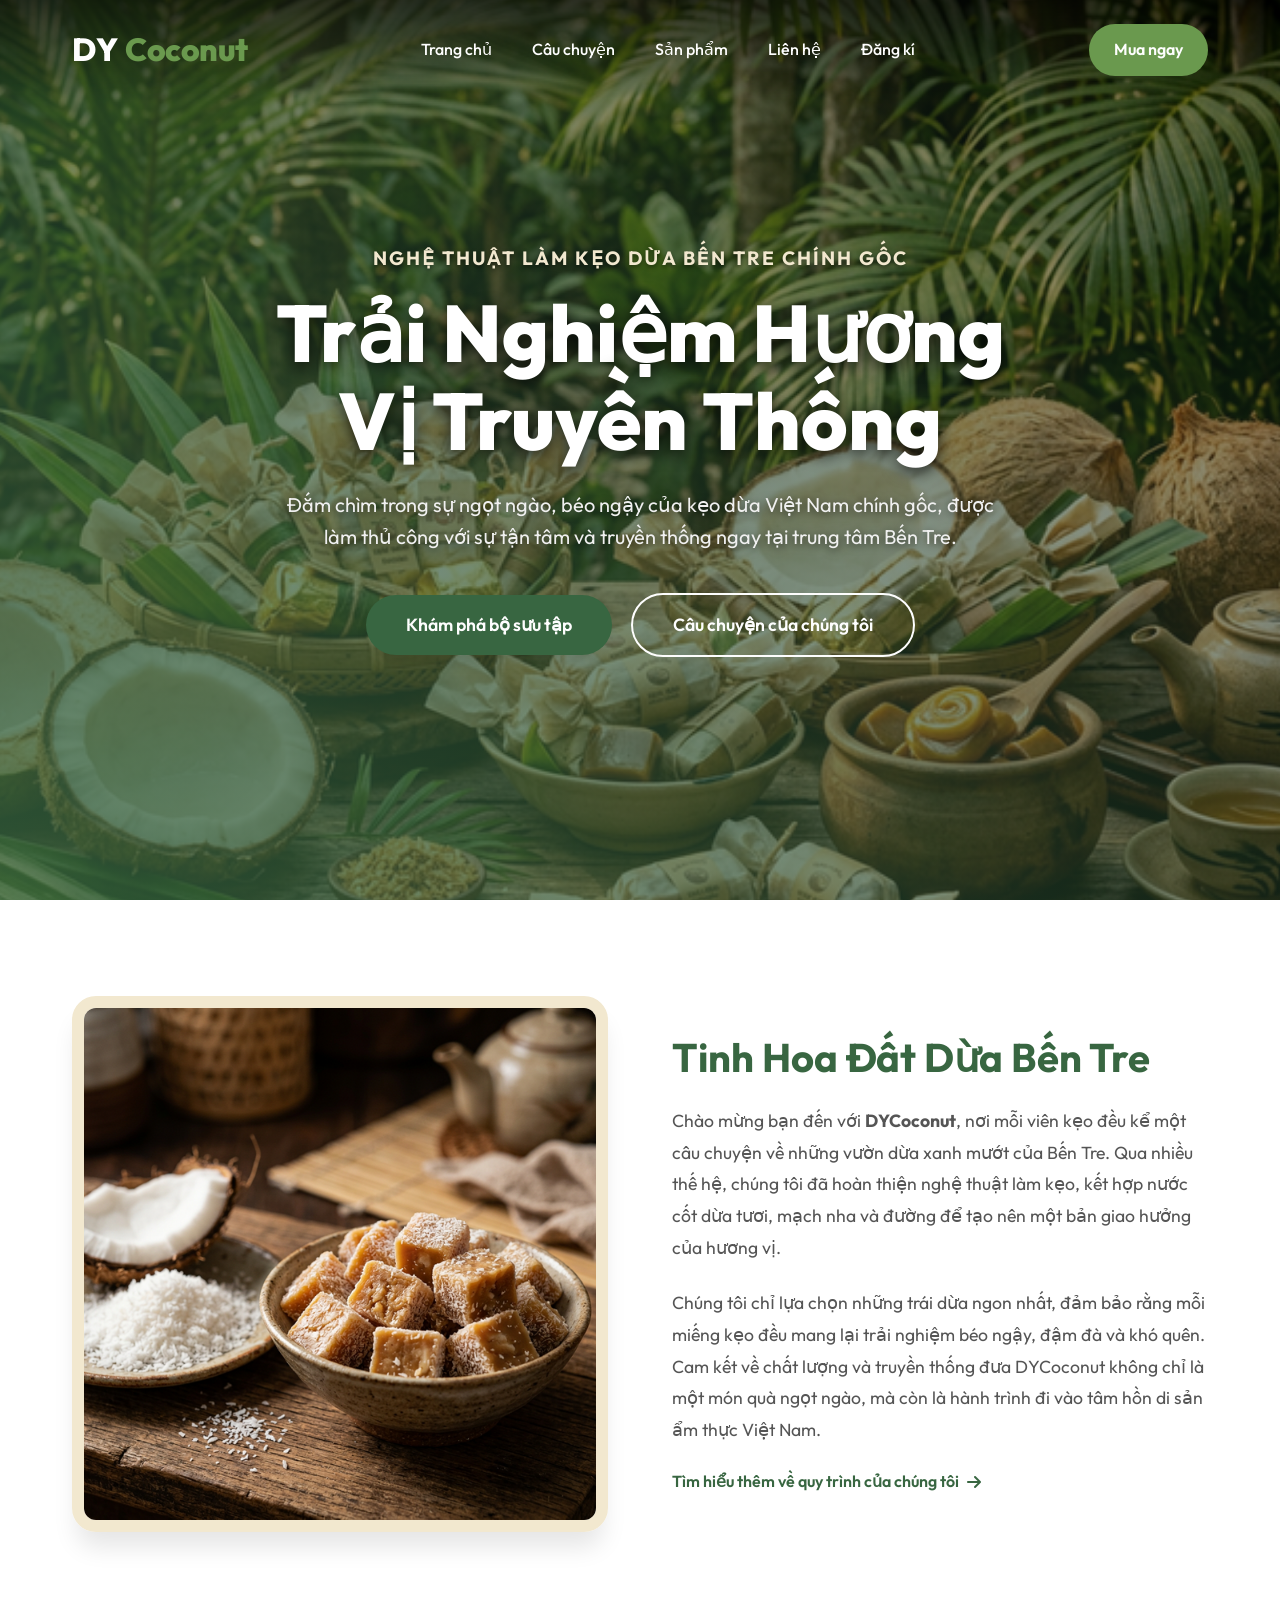
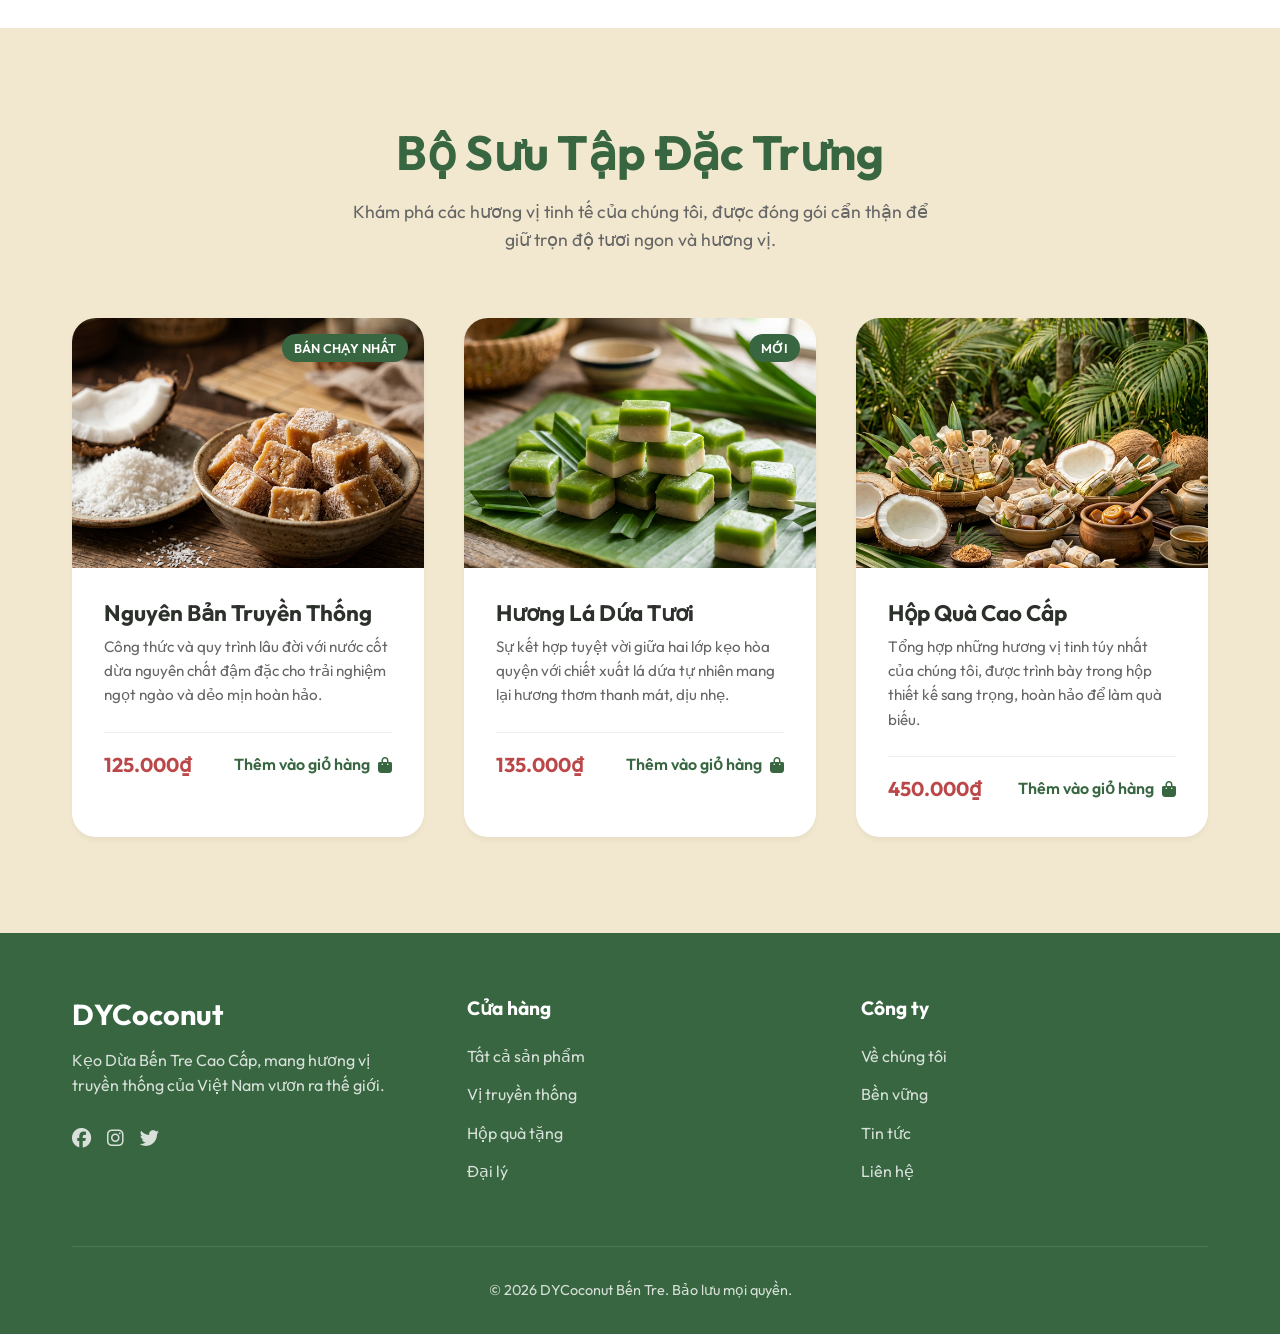
==== index.html @ e6286488 "webcoconut" ====
<!DOCTYPE html>
<html lang="vi">

<head>
    <meta charset="UTF-8">
    <meta name="viewport" content="width=device-width, initial-scale=1.0">
    <meta name="description" content="DYCoconut - Kẹo Dừa Bến Tre Cao Cấp. Hương vị truyền thống, chế tác tinh xảo.">
    <title>DYCoconut | Kẹo Dừa Bến Tre Cao Cấp</title>

    <!-- CSS -->
    <link rel="stylesheet" href="index.css">

    <!-- Font Awesome for icons -->
    <link rel="stylesheet" href="https://cdnjs.cloudflare.com/ajax/libs/font-awesome/6.4.0/css/all.min.css">
</head>

<body>

    <!-- Header & Navigation -->
    <header>
        <div class="container nav-container">
            <a href="#" class="logo">DY<span>Coconut</span></a>
            <ul class="nav-links">
                <li><a href="#home">Trang chủ</a></li>
                <li><a href="#about">Câu chuyện</a></li>
                <li><a href="#products">Sản phẩm</a></li>
                <li><a href="#contact">Liên hệ</a></li>
                <li><a href="#register">Đăng kí</a></li>
            </ul>
            <a href="#products" class="nav-btn">Mua ngay</a>
        </div>
    </header>

    <!-- Hero Section -->
    <section id="home" class="hero">
        <!-- Fetching the generated hero image -->
        <img src="assets/dycoconut_hero_1772856031092.png" alt="DYCoconut Premium Background" class="hero-bg">
        <div class="hero-overlay"></div>

        <div class="hero-content">
            <span class="hero-subtitle">Nghệ thuật làm kẹo dừa Bến Tre chính gốc</span>
            <h1 class="hero-title">Trải Nghiệm Hương Vị Truyền Thống</h1>
            <p class="hero-desc">Đắm chìm trong sự ngọt ngào, béo ngậy của kẹo dừa Việt Nam chính gốc, được làm thủ công
                với sự tận tâm và truyền thống ngay tại trung tâm Bến Tre.</p>
            <div>
                <a href="#products" class="btn-primary">Khám phá bộ sưu tập</a>
                <a href="#about" class="btn-secondary">Câu chuyện của chúng tôi</a>
            </div>
        </div>
    </section>

    <!-- About Section -->
    <section id="about" class="about section-padding">
        <div class="container about-grid">
            <div class="about-image">
                <img src="assets/dycoconut_product1_1772856047598.png" alt="Kẹo dừa truyền thống">
            </div>
            <div class="about-text">
                <h2>Tinh Hoa Đất Dừa Bến Tre</h2>
                <p>Chào mừng bạn đến với <strong>DYCoconut</strong>, nơi mỗi viên kẹo đều kể một câu chuyện về những
                    vườn dừa xanh mướt của Bến Tre. Qua nhiều thế hệ, chúng tôi đã hoàn thiện nghệ thuật làm kẹo, kết
                    hợp nước cốt dừa tươi, mạch nha và đường để tạo nên một bản giao hưởng của hương vị.</p>
                <p>Chúng tôi chỉ lựa chọn những trái dừa ngon nhất, đảm bảo rằng mỗi miếng kẹo đều mang lại trải nghiệm
                    béo ngậy, đậm đà và khó quên. Cam kết về chất lượng và truyền thống đưa DYCoconut không chỉ là một
                    món quà ngọt ngào, mà còn là hành trình đi vào tâm hồn di sản ẩm thực Việt Nam.</p>
                <a href="#"
                    style="color: var(--primary-color); font-weight: 600; display: flex; align-items: center; gap: 0.5rem; margin-top: 1rem;">
                    Tìm hiểu thêm về quy trình của chúng tôi <i class="fas fa-arrow-right"></i>
                </a>
            </div>
        </div>
    </section>

    <!-- Products Section -->
    <section id="products" class="products section-padding">
        <div class="container">
            <h2 class="section-title">Bộ Sưu Tập Đặc Trưng</h2>
            <p class="section-subtitle">Khám phá các hương vị tinh tế của chúng tôi, được đóng gói cẩn thận để giữ trọn
                độ tươi ngon và hương vị.</p>

            <div class="product-grid">
                <!-- Product 1 -->
                <div class="product-card">
                    <div class="product-img">
                        <span class="product-tag">Bán chạy nhất</span>
                        <img src="assets/dycoconut_product1_1772856047598.png" alt="Kẹo dừa nguyên bản">
                    </div>
                    <div class="product-info">
                        <h3 class="product-title">Nguyên Bản Truyền Thống</h3>
                        <p class="product-desc">Công thức và quy trình lâu đời với nước cốt dừa nguyên chất đậm đặc cho
                            trải nghiệm ngọt ngào và dẻo mịn hoàn hảo.</p>
                        <div class="product-price-row">
                            <span class="price">125.000₫</span>
                            <a href="#" class="buy-btn">Thêm vào giỏ hàng <i class="fas fa-shopping-bag"></i></a>
                        </div>
                    </div>
                </div>

                <!-- Product 2 -->
                <div class="product-card">
                    <div class="product-img">
                        <span class="product-tag">Mới</span>
                        <img src="assets/dycoconut_product2_1772856063108.png" alt="Kẹo dừa lá dứa">
                    </div>
                    <div class="product-info">
                        <h3 class="product-title">Hương Lá Dứa Tươi</h3>
                        <p class="product-desc">Sự kết hợp tuyệt vời giữa hai lớp kẹo hòa quyện với chiết xuất lá dứa tự
                            nhiên mang lại hương thơm thanh mát, dịu nhẹ.</p>
                        <div class="product-price-row">
                            <span class="price">135.000₫</span>
                            <a href="#" class="buy-btn">Thêm vào giỏ hàng <i class="fas fa-shopping-bag"></i></a>
                        </div>
                    </div>
                </div>

                <!-- Product 3 -->
                <div class="product-card">
                    <div class="product-img">
                        <img src="assets/dycoconut_hero_1772856031092.png" alt="Hộp quà kẹo dừa">
                    </div>
                    <div class="product-info">
                        <h3 class="product-title">Hộp Quà Cao Cấp</h3>
                        <p class="product-desc">Tổng hợp những hương vị tinh túy nhất của chúng tôi, được trình bày
                            trong hộp thiết kế sang trọng, hoàn hảo để làm quà biếu.</p>
                        <div class="product-price-row">
                            <span class="price">450.000₫</span>
                            <a href="#" class="buy-btn">Thêm vào giỏ hàng <i class="fas fa-shopping-bag"></i></a>
                        </div>
                    </div>
                </div>
            </div>
        </div>
    </section>

    <!-- Footer -->
    <footer id="contact">
        <div class="container">
            <div class="footer-grid">
                <div class="footer-brand">
                    <h3>DY<span>Coconut</span></h3>
                    <p>Kẹo Dừa Bến Tre Cao Cấp, mang hương vị truyền thống của Việt Nam vươn ra thế giới.</p>
                    <div style="display: flex; gap: 1rem; font-size: 1.2rem;">
                        <a href="#"><i class="fab fa-facebook"></i></a>
                        <a href="#"><i class="fab fa-instagram"></i></a>
                        <a href="#"><i class="fab fa-twitter"></i></a>
                    </div>
                </div>

                <div class="footer-links">
                    <h4>Cửa hàng</h4>
                    <ul>
                        <li><a href="#">Tất cả sản phẩm</a></li>
                        <li><a href="#">Vị truyền thống</a></li>
                        <li><a href="#">Hộp quà tặng</a></li>
                        <li><a href="#">Đại lý</a></li>
                    </ul>
                </div>

                <div class="footer-links">
                    <h4>Công ty</h4>
                    <ul>
                        <li><a href="#">Về chúng tôi</a></li>
                        <li><a href="#">Bền vững</a></li>
                        <li><a href="#">Tin tức</a></li>
                        <li><a href="#">Liên hệ</a></li>
                    </ul>
                </div>
            </div>

            <div class="footer-bottom">
                <p>&copy; 2026 DYCoconut Bến Tre. Bảo lưu mọi quyền.</p>
            </div>
        </div>
    </footer>

    <!-- Modal Đăng kí -->
    <div class="modal-overlay" id="registerModal">
        <div class="modal-content">
            <span class="modal-close" id="closeModal">&times;</span>

            <div id="registerFormContent">
                <div class="modal-header">
                    <h2>Đăng Kí Thành Viên</h2>
                    <p>Nhận ngay ưu đãi hấp dẫn từ DYCoconut</p>
                </div>
                <form id="registrationForm">
                    <div class="form-group">
                        <label for="fullName">Họ tên</label>
                        <input type="text" id="fullName" placeholder="Nhập họ và tên" required>
                    </div>
                    <div class="form-group">
                        <label for="phone">Số điện thoại</label>
                        <input type="tel" id="phone" placeholder="Nhập số điện thoại" required>
                    </div>
                    <div class="form-group">
                        <label for="email">Email</label>
                        <input type="email" id="email" placeholder="Nhập địa chỉ email" required>
                    </div>
                    <button type="submit" class="submit-btn">Gửi Đăng Kí</button>
                </form>
            </div>

            <!-- Thông báo thành công -->
            <div class="success-message" id="successMessage">
                <div class="success-icon">
                    <i class="fas fa-check-circle"></i>
                </div>
                <h2>Đăng kí thành công!</h2>
                <p>Cảm ơn bạn đã quan tâm đến DYCoconut. Chúng tôi sẽ sớm liên hệ với bạn.</p>
                <button class="submit-btn" id="finishBtn">Đóng</button>
            </div>
        </div>
    </div>

    <script>
        const registerLink = document.querySelector('a[href="#register"]');
        const modal = document.getElementById('registerModal');
        const closeModal = document.getElementById('closeModal');
        const form = document.getElementById('registrationForm');
        const formContent = document.getElementById('registerFormContent');
        const successMessage = document.getElementById('successMessage');
        const finishBtn = document.getElementById('finishBtn');

        // Mở modal
        registerLink.addEventListener('click', (e) => {
            e.preventDefault();
            modal.classList.add('active');
            document.body.style.overflow = 'hidden'; // Ngăn cuộn trang
        });

        // Đóng modal - Common function
        const closeFlow = () => {
            modal.classList.remove('active');
            document.body.style.overflow = 'auto';
            // Reset form sau khi đóng
            setTimeout(() => {
                formContent.style.display = 'block';
                successMessage.style.display = 'none';
                form.reset();
            }, 300);
        };

        closeModal.addEventListener('click', closeFlow);
        finishBtn.addEventListener('click', closeFlow);

        // Đóng khi click ra ngoài
        modal.addEventListener('click', (e) => {
            if (e.target === modal) closeFlow();
        });

        // Xử lý submit
        form.addEventListener('submit', (e) => {
            e.preventDefault();
            // Ở đây có thể thêm logic gửi dữ liệu
            formContent.style.display = 'none';
            successMessage.style.display = 'block';
        });
    </script>
</body>

</html>
---- index.css ----
@import url('https://fonts.googleapis.com/css2?family=Outfit:wght@300;400;600;700;800&display=swap');

:root {
    /* Colors */
    --primary-color: #386641;
    /* Deep coconut leaf green */
    --primary-light: #6a994e;
    /* Light pandan green */
    --secondary-color: #bc4749;
    /* Accent red (warmth) */
    --accent-color: #f2e8cf;
    /* Cream/coconut milk */
    --bg-color: #fdfaf6;
    /* Off-white background */
    --text-dark: #2d312c;
    /* Dark text */
    --text-light: #fefefe;
    /* Light text */
    --surface-color: #ffffff;
    /* Surface bg */

    /* Radii */
    --radius-sm: 8px;
    --radius-md: 16px;
    --radius-lg: 24px;
    --radius-full: 9999px;

    /* Shadows */
    --shadow-sm: 0 4px 6px -1px rgba(0, 0, 0, 0.05);
    --shadow-md: 0 10px 15px -3px rgba(0, 0, 0, 0.08);
    --shadow-lg: 0 20px 25px -5px rgba(0, 0, 0, 0.1);
    --shadow-glow: 0 0 20px rgba(106, 153, 78, 0.3);

    /* Transitions */
    --transition-fast: 0.2s cubic-bezier(0.4, 0, 0.2, 1);
    --transition-normal: 0.3s cubic-bezier(0.4, 0, 0.2, 1);
    --transition-slow: 0.5s cubic-bezier(0.4, 0, 0.2, 1);
}

/* Reset & Base */
* {
    margin: 0;
    padding: 0;
    box-sizing: border-box;
}

html {
    scroll-behavior: smooth;
}

body {
    font-family: 'Outfit', sans-serif;
    background-color: var(--bg-color);
    color: var(--text-dark);
    line-height: 1.6;
    overflow-x: hidden;
}

/* Typography */
h1,
h2,
h3,
h4 {
    line-height: 1.2;
    font-weight: 700;
    color: var(--text-dark);
}

a {
    text-decoration: none;
    color: inherit;
}

/* Layout Utilities */
.container {
    max-width: 1200px;
    margin: 0 auto;
    padding: 0 2rem;
}

.section-padding {
    padding: 6rem 0;
}

/* Header & Nav */
header {
    position: absolute;
    top: 0;
    left: 0;
    width: 100%;
    padding: 1.5rem 0;
    z-index: 100;
    background: linear-gradient(to bottom, rgba(0, 0, 0, 0.6) 0%, transparent 100%);
}

.nav-container {
    display: flex;
    justify-content: space-between;
    align-items: center;
}

.logo {
    font-size: 2rem;
    font-weight: 800;
    color: var(--text-light);
    letter-spacing: -0.5px;
    display: flex;
    align-items: center;
    gap: 0.5rem;
}

.logo span {
    color: var(--primary-light);
}

.nav-links {
    display: flex;
    gap: 2.5rem;
    list-style: none;
}

.nav-links a {
    color: var(--text-light);
    font-weight: 500;
    position: relative;
    transition: var(--transition-fast);
}

.nav-links a::after {
    content: '';
    position: absolute;
    bottom: -4px;
    left: 0;
    width: 0;
    height: 2px;
    background-color: var(--primary-light);
    transition: var(--transition-normal);
}

.nav-links a:hover {
    color: var(--accent-color);
}

.nav-links a:hover::after {
    width: 100%;
}

.nav-btn {
    background-color: var(--primary-light);
    color: var(--text-light);
    padding: 0.75rem 1.5rem;
    border-radius: var(--radius-full);
    font-weight: 600;
    transition: var(--transition-normal);
    border: 1px solid transparent;
}

.nav-btn:hover {
    background-color: transparent;
    border-color: var(--primary-light);
    color: var(--primary-light);
    box-shadow: var(--shadow-glow);
}

/* Hero Section */
.hero {
    min-height: 100vh;
    position: relative;
    display: flex;
    align-items: center;
    justify-content: center;
    overflow: hidden;
}

.hero-bg {
    position: absolute;
    top: 0;
    left: 0;
    width: 100%;
    height: 100%;
    object-fit: cover;
    z-index: -2;
    transform: scale(1.05);
    /* Slight zoom for premium feel */
}

.hero-overlay {
    position: absolute;
    top: 0;
    left: 0;
    width: 100%;
    height: 100%;
    background: linear-gradient(45deg, rgba(56, 102, 65, 0.8) 0%, rgba(0, 0, 0, 0.4) 100%);
    z-index: -1;
}

.hero-content {
    text-align: center;
    color: #ffffff;
    max-width: 800px;
    padding: 0 2rem;
    animation: fadeUp 1s ease-out forwards;
}

.hero-subtitle {
    font-size: 1.2rem;
    font-weight: 700;
    text-transform: uppercase;
    letter-spacing: 2px;
    color: var(--accent-color);
    margin-bottom: 1rem;
    display: block;
    text-shadow: 0 2px 4px rgba(0, 0, 0, 0.5);
}

.hero-title {
    font-size: 5rem;
    font-weight: 800;
    color: #ffffff !important;
    margin-bottom: 1.5rem;
    line-height: 1.1;
    text-shadow: 0 4px 16px rgba(0, 0, 0, 0.8);
}

.hero-desc {
    font-size: 1.25rem;
    color: #f0f0f0;
    margin-bottom: 2.5rem;
    font-weight: 400;
    text-shadow: 0 2px 8px rgba(0, 0, 0, 0.6);
}

.btn-primary {
    display: inline-block;
    background-color: var(--primary-color);
    color: var(--text-light);
    padding: 1rem 2.5rem;
    border-radius: var(--radius-full);
    font-size: 1.1rem;
    font-weight: 600;
    transition: var(--transition-normal);
    border: none;
    cursor: pointer;
    box-shadow: var(--shadow-md);
}

.btn-primary:hover {
    background-color: var(--primary-light);
    transform: translateY(-3px);
    box-shadow: var(--shadow-lg), var(--shadow-glow);
}

.btn-secondary {
    display: inline-block;
    background-color: transparent;
    color: var(--text-light);
    padding: 1rem 2.5rem;
    border-radius: var(--radius-full);
    font-size: 1.1rem;
    font-weight: 600;
    transition: var(--transition-normal);
    border: 2px solid var(--text-light);
    margin-left: 1rem;
    cursor: pointer;
}

.btn-secondary:hover {
    background-color: var(--text-light);
    color: var(--primary-color);
    transform: translateY(-3px);
}

/* About Section */
.about {
    background-color: var(--surface-color);
    position: relative;
}

.about-grid {
    display: grid;
    grid-template-columns: 1fr 1fr;
    gap: 4rem;
    align-items: center;
}

.about-image {
    position: relative;
    border-radius: var(--radius-lg);
    border: 12px solid var(--accent-color);
    box-shadow: var(--shadow-lg);
    overflow: hidden;
}

.about-image img {
    width: 100%;
    height: auto;
    display: block;
    transform: scale(1);
    transition: transform var(--transition-slow);
}

.about-image:hover img {
    transform: scale(1.05);
}

.about-text h2 {
    font-size: 2.5rem;
    color: var(--primary-color);
    margin-bottom: 1.5rem;
}

.about-text p {
    font-size: 1.1rem;
    color: #555;
    margin-bottom: 1.5rem;
    line-height: 1.8;
}

/* Products Section */
.products {
    background-color: var(--accent-color);
    text-align: center;
}

.section-title {
    font-size: 3rem;
    color: var(--primary-color);
    margin-bottom: 1rem;
}

.section-subtitle {
    font-size: 1.1rem;
    color: #666;
    max-width: 600px;
    margin: 0 auto 4rem auto;
}

.product-grid {
    display: grid;
    grid-template-columns: repeat(auto-fit, minmax(300px, 1fr));
    gap: 2.5rem;
}

.product-card {
    background-color: var(--surface-color);
    border-radius: var(--radius-lg);
    overflow: hidden;
    box-shadow: var(--shadow-sm);
    transition: var(--transition-normal);
    cursor: pointer;
}

.product-card:hover {
    transform: translateY(-10px);
    box-shadow: var(--shadow-lg);
}

.product-img {
    width: 100%;
    height: 250px;
    position: relative;
    overflow: hidden;
}

.product-img img {
    width: 100%;
    height: 100%;
    object-fit: cover;
    transition: var(--transition-slow);
}

.product-card:hover .product-img img {
    transform: scale(1.1);
}

.product-tag {
    position: absolute;
    top: 1rem;
    right: 1rem;
    background-color: var(--primary-color);
    color: white;
    padding: 0.25rem 0.75rem;
    border-radius: var(--radius-full);
    font-size: 0.8rem;
    font-weight: 600;
    text-transform: uppercase;
}

.product-info {
    padding: 2rem;
    text-align: left;
}

.product-title {
    font-size: 1.4rem;
    color: var(--text-dark);
    margin-bottom: 0.5rem;
}

.product-desc {
    font-size: 0.95rem;
    color: #666;
    margin-bottom: 1.5rem;
}

.product-price-row {
    display: flex;
    justify-content: space-between;
    align-items: center;
    border-top: 1px solid #eee;
    padding-top: 1rem;
}

.price {
    font-size: 1.25rem;
    font-weight: 700;
    color: var(--secondary-color);
}

.buy-btn {
    color: var(--primary-color);
    font-weight: 600;
    display: flex;
    align-items: center;
    gap: 0.5rem;
    transition: var(--transition-fast);
}

.buy-btn:hover {
    color: var(--primary-light);
    gap: 0.75rem;
}

/* Footer */
footer {
    background-color: var(--primary-color);
    color: rgba(255, 255, 255, 0.8);
    padding: 4rem 0 2rem 0;
}

.footer-grid {
    display: grid;
    grid-template-columns: repeat(auto-fit, minmax(250px, 1fr));
    gap: 3rem;
    margin-bottom: 3rem;
}

.footer-brand h3 {
    color: white;
    font-size: 1.8rem;
    margin-bottom: 1rem;
}

.footer-brand p {
    margin-bottom: 1.5rem;
}

.footer-links h4 {
    color: white;
    font-size: 1.2rem;
    margin-bottom: 1.5rem;
}

.footer-links ul {
    list-style: none;
}

.footer-links li {
    margin-bottom: 0.8rem;
}

.footer-links a {
    transition: var(--transition-fast);
}

.footer-links a:hover {
    color: var(--accent-color);
    padding-left: 5px;
}

.footer-bottom {
    text-align: center;
    padding-top: 2rem;
    border-top: 1px solid rgba(255, 255, 255, 0.1);
    font-size: 0.9rem;
}

/* Animations */
@keyframes fadeUp {
    from {
        opacity: 0;
        transform: translateY(30px);
    }

    to {
        opacity: 1;
        transform: translateY(0);
    }
}

/* Responsive */
@media (max-width: 900px) {
    .hero-title {
        font-size: 3.5rem;
    }

    .about-grid {
        grid-template-columns: 1fr;
    }

    .nav-links {
        display: none;
    }
}

@media (max-width: 600px) {
    .hero-title {
        font-size: 2.5rem;
    }

    .btn-primary,
    .btn-secondary {
        display: block;
        width: 100%;
        margin: 0 0 1rem 0;
    }
}/* Modal Styles */
.modal-overlay {
    position: fixed;
    top: 0;
    left: 0;
    width: 100%;
    height: 100%;
    background: rgba(0, 0, 0, 0.7);
    backdrop-filter: blur(8px);
    display: flex;
    align-items: center;
    justify-content: center;
    z-index: 1000;
    opacity: 0;
    visibility: hidden;
    transition: all var(--transition-normal);
}

.modal-overlay.active {
    opacity: 1;
    visibility: visible;
}

.modal-content {
    background: var(--surface-color);
    padding: 3rem;
    border-radius: var(--radius-lg);
    width: 100%;
    max-width: 500px;
    position: relative;
    transform: translateY(30px);
    transition: all var(--transition-normal);
    box-shadow: var(--shadow-lg);
}

.modal-overlay.active .modal-content {
    transform: translateY(0);
}

.modal-close {
    position: absolute;
    top: 1.5rem;
    right: 1.5rem;
    font-size: 1.5rem;
    cursor: pointer;
    color: #999;
    transition: var(--transition-fast);
}

.modal-close:hover {
    color: var(--secondary-color);
}

.modal-header {
    text-align: center;
    margin-bottom: 2rem;
}

.modal-header h2 {
    color: var(--primary-color);
    font-size: 2rem;
}

.form-group {
    margin-bottom: 1.5rem;
}

.form-group label {
    display: block;
    margin-bottom: 0.5rem;
    font-weight: 600;
    color: var(--text-dark);
}

.form-group input {
    width: 100%;
    padding: 1rem;
    border: 2px solid #eee;
    border-radius: var(--radius-md);
    font-family: inherit;
    font-size: 1rem;
    transition: var(--transition-fast);
}

.form-group input:focus {
    outline: none;
    border-color: var(--primary-light);
    box-shadow: 0 0 0 4px rgba(106, 153, 78, 0.1);
}

.submit-btn {
    width: 100%;
    background-color: var(--primary-color);
    color: white;
    padding: 1rem;
    border: none;
    border-radius: var(--radius-full);
    font-size: 1.1rem;
    font-weight: 700;
    cursor: pointer;
    transition: var(--transition-normal);
    margin-top: 1rem;
}

.submit-btn:hover {
    background-color: var(--primary-light);
    transform: translateY(-2px);
    box-shadow: var(--shadow-glow);
}

/* Success Message */
.success-message {
    text-align: center;
    display: none;
}

.success-icon {
    font-size: 4rem;
    color: #4CAF50;
    margin-bottom: 1rem;
}

@media (max-width: 600px) {
    .modal-content {
        padding: 2rem;
        margin: 1rem;
    }
}
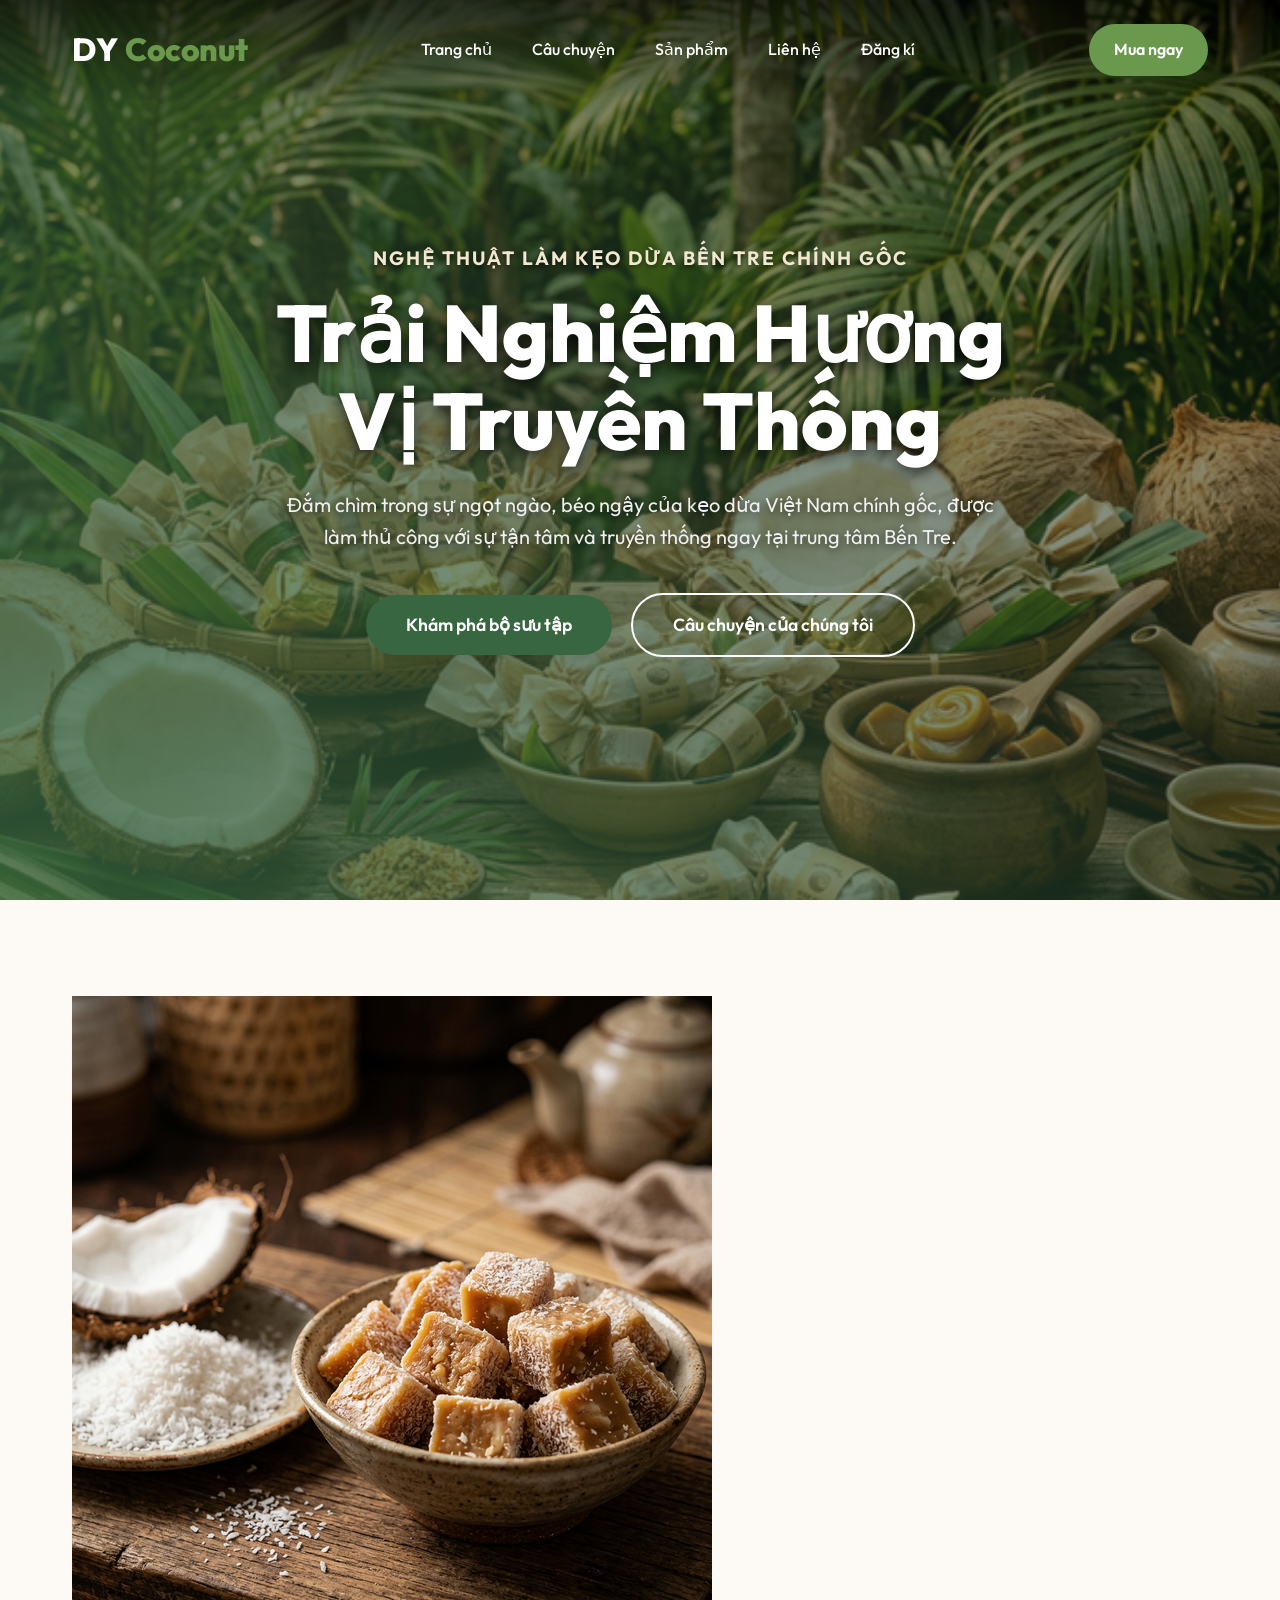
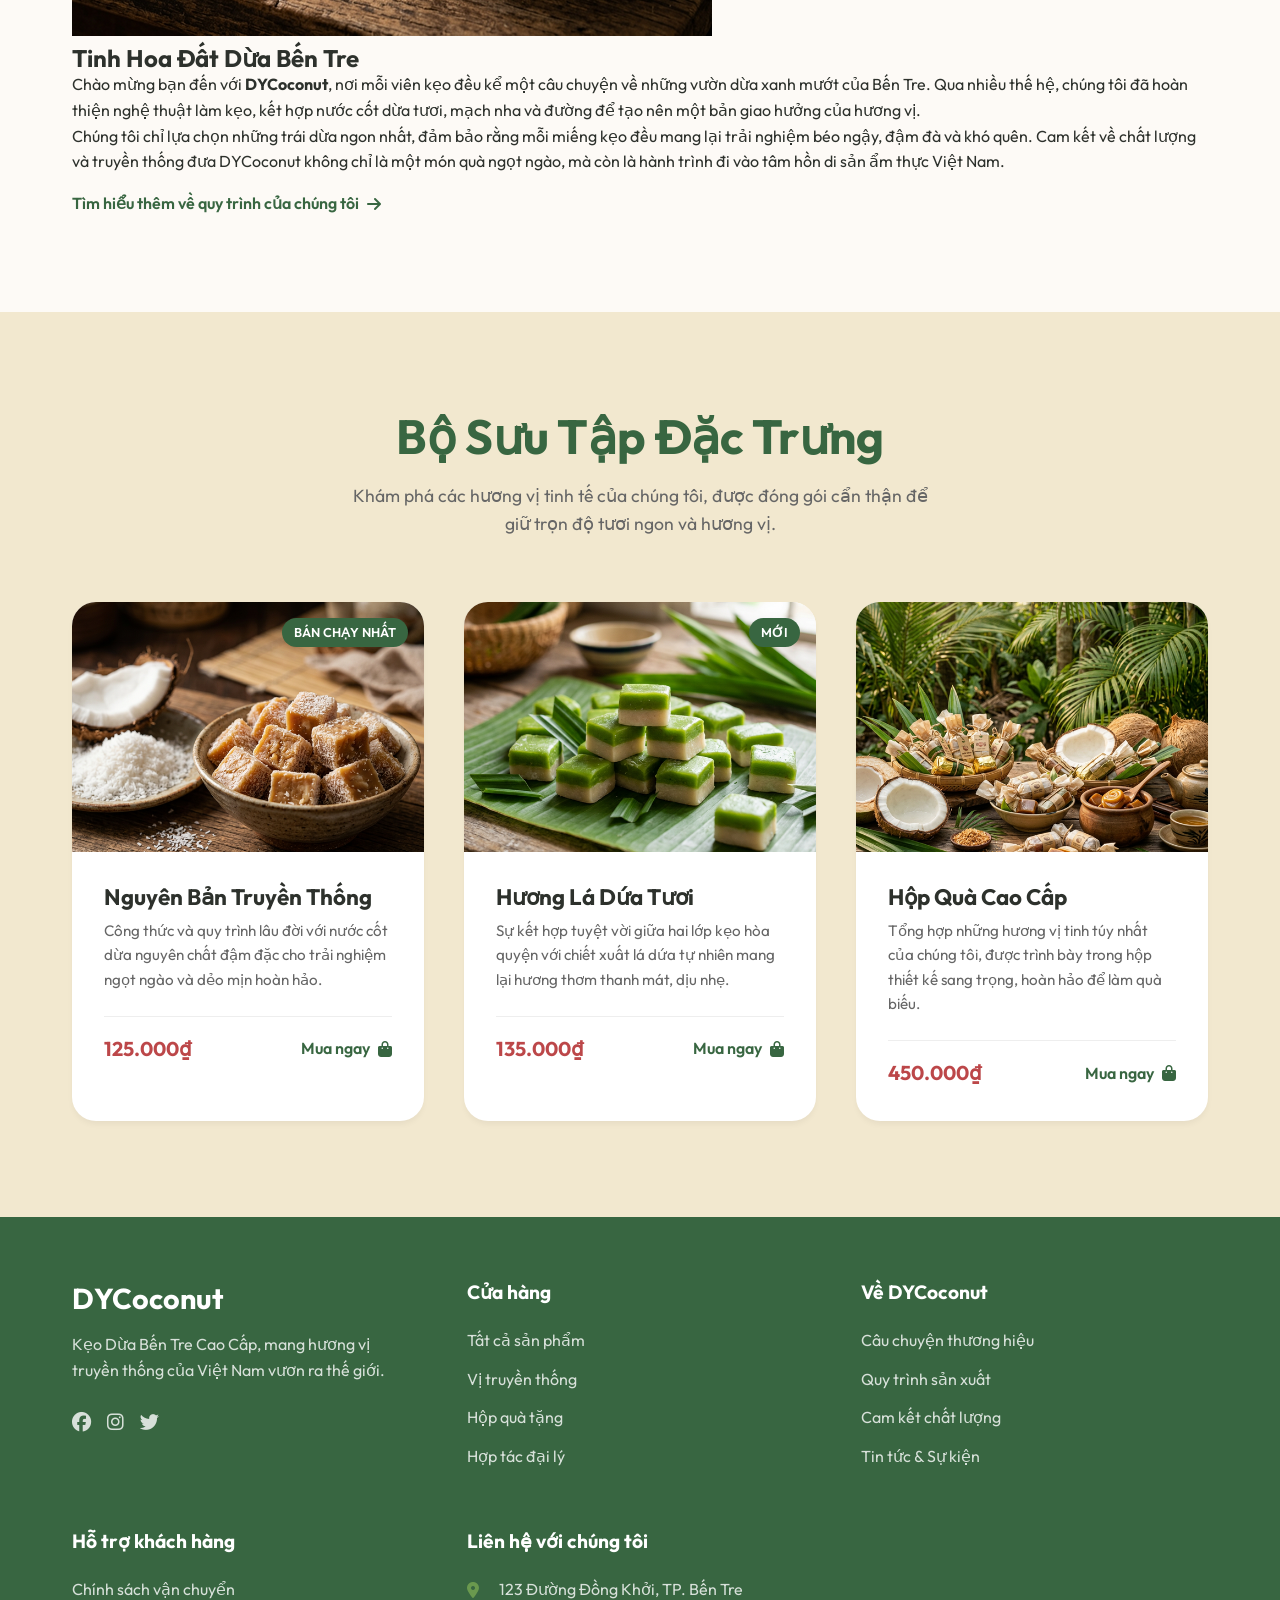
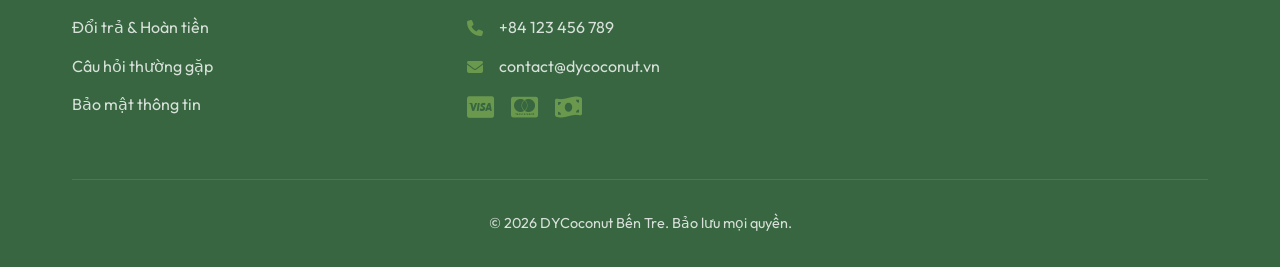
==== commit 2aea6d76: "update file" ====
--- a/index.html
+++ b/index.html
@@ -24,10 +24,10 @@
                 <li><a href="#home">Trang chủ</a></li>
                 <li><a href="#about">Câu chuyện</a></li>
                 <li><a href="#products">Sản phẩm</a></li>
-                <li><a href="#contact">Liên hệ</a></li>
+                <li><a href="#" id="contactBtn">Liên hệ</a></li>
                 <li><a href="#register">Đăng kí</a></li>
             </ul>
-            <a href="#products" class="nav-btn">Mua ngay</a>
+            <a href="checkout.html" class="nav-btn">Mua ngay</a>
         </div>
     </header>
 
@@ -83,15 +83,15 @@
                 <div class="product-card">
                     <div class="product-img">
                         <span class="product-tag">Bán chạy nhất</span>
-                        <img src="assets/dycoconut_product1_1772856047598.png" alt="Kẹo dừa nguyên bản">
+                        <a href="product-1.html"><img src="assets/dycoconut_product1_1772856047598.png" alt="Kẹo dừa nguyên bản"></a>
                     </div>
                     <div class="product-info">
-                        <h3 class="product-title">Nguyên Bản Truyền Thống</h3>
+                        <h3 class="product-title"><a href="product-1.html">Nguyên Bản Truyền Thống</a></h3>
                         <p class="product-desc">Công thức và quy trình lâu đời với nước cốt dừa nguyên chất đậm đặc cho
                             trải nghiệm ngọt ngào và dẻo mịn hoàn hảo.</p>
                         <div class="product-price-row">
                             <span class="price">125.000₫</span>
-                            <a href="#" class="buy-btn">Thêm vào giỏ hàng <i class="fas fa-shopping-bag"></i></a>
+                            <a href="checkout.html" class="buy-btn">Mua ngay <i class="fas fa-shopping-bag"></i></a>
                         </div>
                     </div>
                 </div>
@@ -100,15 +100,15 @@
                 <div class="product-card">
                     <div class="product-img">
                         <span class="product-tag">Mới</span>
-                        <img src="assets/dycoconut_product2_1772856063108.png" alt="Kẹo dừa lá dứa">
+                        <a href="product-2.html"><img src="assets/dycoconut_product2_1772856063108.png" alt="Kẹo dừa lá dứa"></a>
                     </div>
                     <div class="product-info">
-                        <h3 class="product-title">Hương Lá Dứa Tươi</h3>
+                        <h3 class="product-title"><a href="product-2.html">Hương Lá Dứa Tươi</a></h3>
                         <p class="product-desc">Sự kết hợp tuyệt vời giữa hai lớp kẹo hòa quyện với chiết xuất lá dứa tự
                             nhiên mang lại hương thơm thanh mát, dịu nhẹ.</p>
                         <div class="product-price-row">
                             <span class="price">135.000₫</span>
-                            <a href="#" class="buy-btn">Thêm vào giỏ hàng <i class="fas fa-shopping-bag"></i></a>
+                            <a href="checkout.html" class="buy-btn">Mua ngay <i class="fas fa-shopping-bag"></i></a>
                         </div>
                     </div>
                 </div>
@@ -116,15 +116,15 @@
                 <!-- Product 3 -->
                 <div class="product-card">
                     <div class="product-img">
-                        <img src="assets/dycoconut_hero_1772856031092.png" alt="Hộp quà kẹo dừa">
+                        <a href="product-3.html"><img src="assets/dycoconut_hero_1772856031092.png" alt="Hộp quà kẹo dừa"></a>
                     </div>
                     <div class="product-info">
-                        <h3 class="product-title">Hộp Quà Cao Cấp</h3>
+                        <h3 class="product-title"><a href="product-3.html">Hộp Quà Cao Cấp</a></h3>
                         <p class="product-desc">Tổng hợp những hương vị tinh túy nhất của chúng tôi, được trình bày
                             trong hộp thiết kế sang trọng, hoàn hảo để làm quà biếu.</p>
                         <div class="product-price-row">
                             <span class="price">450.000₫</span>
-                            <a href="#" class="buy-btn">Thêm vào giỏ hàng <i class="fas fa-shopping-bag"></i></a>
+                            <a href="checkout.html" class="buy-btn">Mua ngay <i class="fas fa-shopping-bag"></i></a>
                         </div>
                     </div>
                 </div>
@@ -149,21 +149,43 @@
                 <div class="footer-links">
                     <h4>Cửa hàng</h4>
                     <ul>
-                        <li><a href="#">Tất cả sản phẩm</a></li>
-                        <li><a href="#">Vị truyền thống</a></li>
-                        <li><a href="#">Hộp quà tặng</a></li>
-                        <li><a href="#">Đại lý</a></li>
+                        <li><a href="#products">Tất cả sản phẩm</a></li>
+                        <li><a href="product-1.html">Vị truyền thống</a></li>
+                        <li><a href="product-3.html">Hộp quà tặng</a></li>
+                        <li><a href="#">Hợp tác đại lý</a></li>
                     </ul>
                 </div>
 
                 <div class="footer-links">
-                    <h4>Công ty</h4>
+                    <h4>Về DYCoconut</h4>
                     <ul>
-                        <li><a href="#">Về chúng tôi</a></li>
-                        <li><a href="#">Bền vững</a></li>
-                        <li><a href="#">Tin tức</a></li>
-                        <li><a href="#">Liên hệ</a></li>
+                        <li><a href="#about">Câu chuyện thương hiệu</a></li>
+                        <li><a href="#">Quy trình sản xuất</a></li>
+                        <li><a href="#">Cam kết chất lượng</a></li>
+                        <li><a href="#">Tin tức & Sự kiện</a></li>
                     </ul>
+                </div>
+
+                <div class="footer-links">
+                    <h4>Hỗ trợ khách hàng</h4>
+                    <ul>
+                        <li><a href="#">Chính sách vận chuyển</a></li>
+                        <li><a href="#">Đổi trả & Hoàn tiền</a></li>
+                        <li><a href="#">Câu hỏi thường gặp</a></li>
+                        <li><a href="#">Bảo mật thông tin</a></li>
+                    </ul>
+                </div>
+
+                <div class="footer-contact">
+                    <h4>Liên hệ với chúng tôi</h4>
+                    <p><i class="fas fa-map-marker-alt"></i> 123 Đường Đồng Khởi, TP. Bến Tre</p>
+                    <p><i class="fas fa-phone"></i> +84 123 456 789</p>
+                    <p><i class="fas fa-envelope"></i> contact@dycoconut.vn</p>
+                    <div class="payment-icons" style="margin-top: 1rem; font-size: 1.5rem; color: white;">
+                        <i class="fab fa-cc-visa"></i>
+                        <i class="fab fa-cc-mastercard"></i>
+                        <i class="fas fa-money-bill-wave"></i>
+                    </div>
                 </div>
             </div>
 
@@ -212,48 +234,105 @@
         </div>
     </div>
 
+    <!-- Modal Liên hệ -->
+    <div class="modal-overlay" id="contactModal">
+        <div class="modal-content">
+            <span class="modal-close" id="closeContactModal">&times;</span>
+            <div id="contactFormContent">
+                <div class="modal-header">
+                    <h2>Gửi Lời Nhắn</h2>
+                    <p>Chia sẻ yêu cầu của bạn, chúng tôi sẽ phản hồi trong giây lát</p>
+                </div>
+                <form id="contactForm">
+                    <div class="form-group">
+                        <label for="cName">Họ và tên</label>
+                        <input type="text" id="cName" placeholder="Tên của bạn" required>
+                    </div>
+                    <div class="form-group">
+                        <label for="cEmail">Email</label>
+                        <input type="email" id="cEmail" placeholder="Email liên hệ" required>
+                    </div>
+                    <div class="form-group">
+                        <label for="cMessage">Nội dung câu chuyện</label>
+                        <textarea id="cMessage" rows="4" style="width: 100%; padding: 1rem; border: 2px solid #eee; border-radius: var(--radius-md); font-family: inherit; font-size: 1rem; resize: none;" placeholder="Bạn muốn chia sẻ điều gì với chúng tôi?"></textarea>
+                    </div>
+                    <button type="submit" class="submit-btn highlight">Gửi Lời Nhắn Ngay</button>
+                </form>
+            </div>
+            <div class="success-message" id="contactSuccess">
+                <div class="success-icon">
+                    <i class="fas fa-paper-plane"></i>
+                </div>
+                <h2>Đã gửi thành công!</h2>
+                <p>Cảm ơn bạn đã quan tâm. DYCoconut sẽ sớm phản hồi lời nhắn của bạn.</p>
+                <button class="submit-btn" id="finishContactBtn">Tuyệt vời</button>
+            </div>
+        </div>
+    </div>
+
     <script>
+        // Modal Register logic
         const registerLink = document.querySelector('a[href="#register"]');
-        const modal = document.getElementById('registerModal');
-        const closeModal = document.getElementById('closeModal');
-        const form = document.getElementById('registrationForm');
-        const formContent = document.getElementById('registerFormContent');
-        const successMessage = document.getElementById('successMessage');
-        const finishBtn = document.getElementById('finishBtn');
-
-        // Mở modal
+        const registerModal = document.getElementById('registerModal');
+        const closeRegister = document.getElementById('closeModal');
+        const finishRegister = document.getElementById('finishBtn');
+        const regForm = document.getElementById('registrationForm');
+        
+        const openModal = (m) => {
+            m.classList.add('active');
+            document.body.style.overflow = 'hidden';
+        };
+        
+        const closeModalFn = (m, contentId, successId, form) => {
+            m.classList.remove('active');
+            document.body.style.overflow = 'auto';
+            setTimeout(() => {
+                document.getElementById(contentId).style.display = 'block';
+                document.getElementById(successId).style.display = 'none';
+                if(form) form.reset();
+            }, 300);
+        };
+
         registerLink.addEventListener('click', (e) => {
             e.preventDefault();
-            modal.classList.add('active');
-            document.body.style.overflow = 'hidden'; // Ngăn cuộn trang
-        });
-
-        // Đóng modal - Common function
-        const closeFlow = () => {
-            modal.classList.remove('active');
-            document.body.style.overflow = 'auto';
-            // Reset form sau khi đóng
-            setTimeout(() => {
-                formContent.style.display = 'block';
-                successMessage.style.display = 'none';
-                form.reset();
-            }, 300);
-        };
-
-        closeModal.addEventListener('click', closeFlow);
-        finishBtn.addEventListener('click', closeFlow);
-
-        // Đóng khi click ra ngoài
-        modal.addEventListener('click', (e) => {
-            if (e.target === modal) closeFlow();
-        });
-
-        // Xử lý submit
-        form.addEventListener('submit', (e) => {
+            openModal(registerModal);
+        });
+
+        closeRegister.addEventListener('click', () => closeModalFn(registerModal, 'registerFormContent', 'successMessage', regForm));
+        finishRegister.addEventListener('click', () => closeModalFn(registerModal, 'registerFormContent', 'successMessage', regForm));
+
+        regForm.addEventListener('submit', (e) => {
             e.preventDefault();
-            // Ở đây có thể thêm logic gửi dữ liệu
-            formContent.style.display = 'none';
-            successMessage.style.display = 'block';
+            document.getElementById('registerFormContent').style.display = 'none';
+            document.getElementById('successMessage').style.display = 'block';
+        });
+
+        // Modal Contact logic
+        const contactBtn = document.getElementById('contactBtn');
+        const contactModal = document.getElementById('contactModal');
+        const closeContact = document.getElementById('closeContactModal');
+        const finishContact = document.getElementById('finishContactBtn');
+        const contactForm = document.getElementById('contactForm');
+
+        contactBtn.addEventListener('click', (e) => {
+            e.preventDefault();
+            openModal(contactModal);
+        });
+
+        closeContact.addEventListener('click', () => closeModalFn(contactModal, 'contactFormContent', 'contactSuccess', contactForm));
+        finishContact.addEventListener('click', () => closeModalFn(contactModal, 'contactFormContent', 'contactSuccess', contactForm));
+
+        contactForm.addEventListener('submit', (e) => {
+            e.preventDefault();
+            document.getElementById('contactFormContent').style.display = 'none';
+            document.getElementById('contactSuccess').style.display = 'block';
+        });
+
+        // Global click to close
+        window.addEventListener('click', (e) => {
+            if (e.target.classList.contains('modal-overlay')) {
+                closeModalFn(e.target, e.target.querySelector('[id$="Content"]').id, e.target.querySelector('.success-message').id, e.target.querySelector('form'));
+            }
         });
     </script>
 </body>
--- a/index.css
+++ b/index.css
@@ -270,49 +270,82 @@
     transform: translateY(-3px);
 }
 
-/* About Section */
-.about {
-    background-color: var(--surface-color);
-    position: relative;
-}
-
-.about-grid {
+/* Story Section */
+.story-grid {
+    display: flex;
+    flex-direction: column;
+    gap: 6rem;
+    margin-top: 4rem;
+}
+
+.story-item {
     display: grid;
     grid-template-columns: 1fr 1fr;
     gap: 4rem;
     align-items: center;
 }
 
-.about-image {
+.story-item.reverse {
+    direction: rtl;
+}
+
+.story-item.reverse .story-content {
+    direction: ltr;
+}
+
+.story-image {
     position: relative;
     border-radius: var(--radius-lg);
-    border: 12px solid var(--accent-color);
+    overflow: hidden;
     box-shadow: var(--shadow-lg);
-    overflow: hidden;
-}
-
-.about-image img {
-    width: 100%;
-    height: auto;
-    display: block;
-    transform: scale(1);
+    aspect-ratio: 4/3;
+}
+
+.story-image img {
+    width: 100%;
+    height: 100%;
+    object-fit: cover;
     transition: transform var(--transition-slow);
 }
 
-.about-image:hover img {
+.story-item:hover .story-image img {
     transform: scale(1.05);
 }
 
-.about-text h2 {
-    font-size: 2.5rem;
+.story-content h3 {
+    font-size: 2.2rem;
     color: var(--primary-color);
     margin-bottom: 1.5rem;
-}
-
-.about-text p {
+    position: relative;
+}
+
+.story-content h3::after {
+    content: '';
+    position: absolute;
+    bottom: -0.5rem;
+    left: 0;
+    width: 60px;
+    height: 3px;
+    background: var(--primary-light);
+}
+
+.story-item.reverse .story-content h3::after {
+    left: auto;
+    right: 0;
+}
+
+.story-content p:first-of-type {
+    font-style: italic;
+    color: var(--primary-light);
+    font-size: 1.2rem;
+    margin-bottom: 2rem;
+    line-height: 1.6;
+    letter-spacing: 0.5px;
+}
+
+.story-content p:last-of-type {
     font-size: 1.1rem;
-    color: #555;
-    margin-bottom: 1.5rem;
+    color: #666;
     line-height: 1.8;
 }
 
@@ -478,6 +511,29 @@
     padding-left: 5px;
 }
 
+.footer-contact h4 {
+    color: white;
+    font-size: 1.2rem;
+    margin-bottom: 1.5rem;
+}
+
+.footer-contact p {
+    margin-bottom: 0.8rem;
+    display: flex;
+    align-items: center;
+    gap: 0.75rem;
+}
+
+.footer-contact i {
+    color: var(--primary-light);
+    width: 20px;
+}
+
+.payment-icons {
+    display: flex;
+    gap: 1.5rem;
+}
+
 .footer-bottom {
     text-align: center;
     padding-top: 2rem;
@@ -634,6 +690,15 @@
     box-shadow: var(--shadow-glow);
 }
 
+.submit-btn.highlight {
+    background: linear-gradient(135deg, var(--primary-color) 0%, var(--primary-light) 100%);
+    box-shadow: 0 4px 15px rgba(56, 102, 65, 0.3);
+}
+
+.submit-btn.highlight:hover {
+    box-shadow: 0 8px 25px rgba(56, 102, 65, 0.5);
+}
+
 /* Success Message */
 .success-message {
     text-align: center;
@@ -642,7 +707,7 @@
 
 .success-icon {
     font-size: 4rem;
-    color: #4CAF50;
+    color: var(--primary-light);
     margin-bottom: 1rem;
 }
 
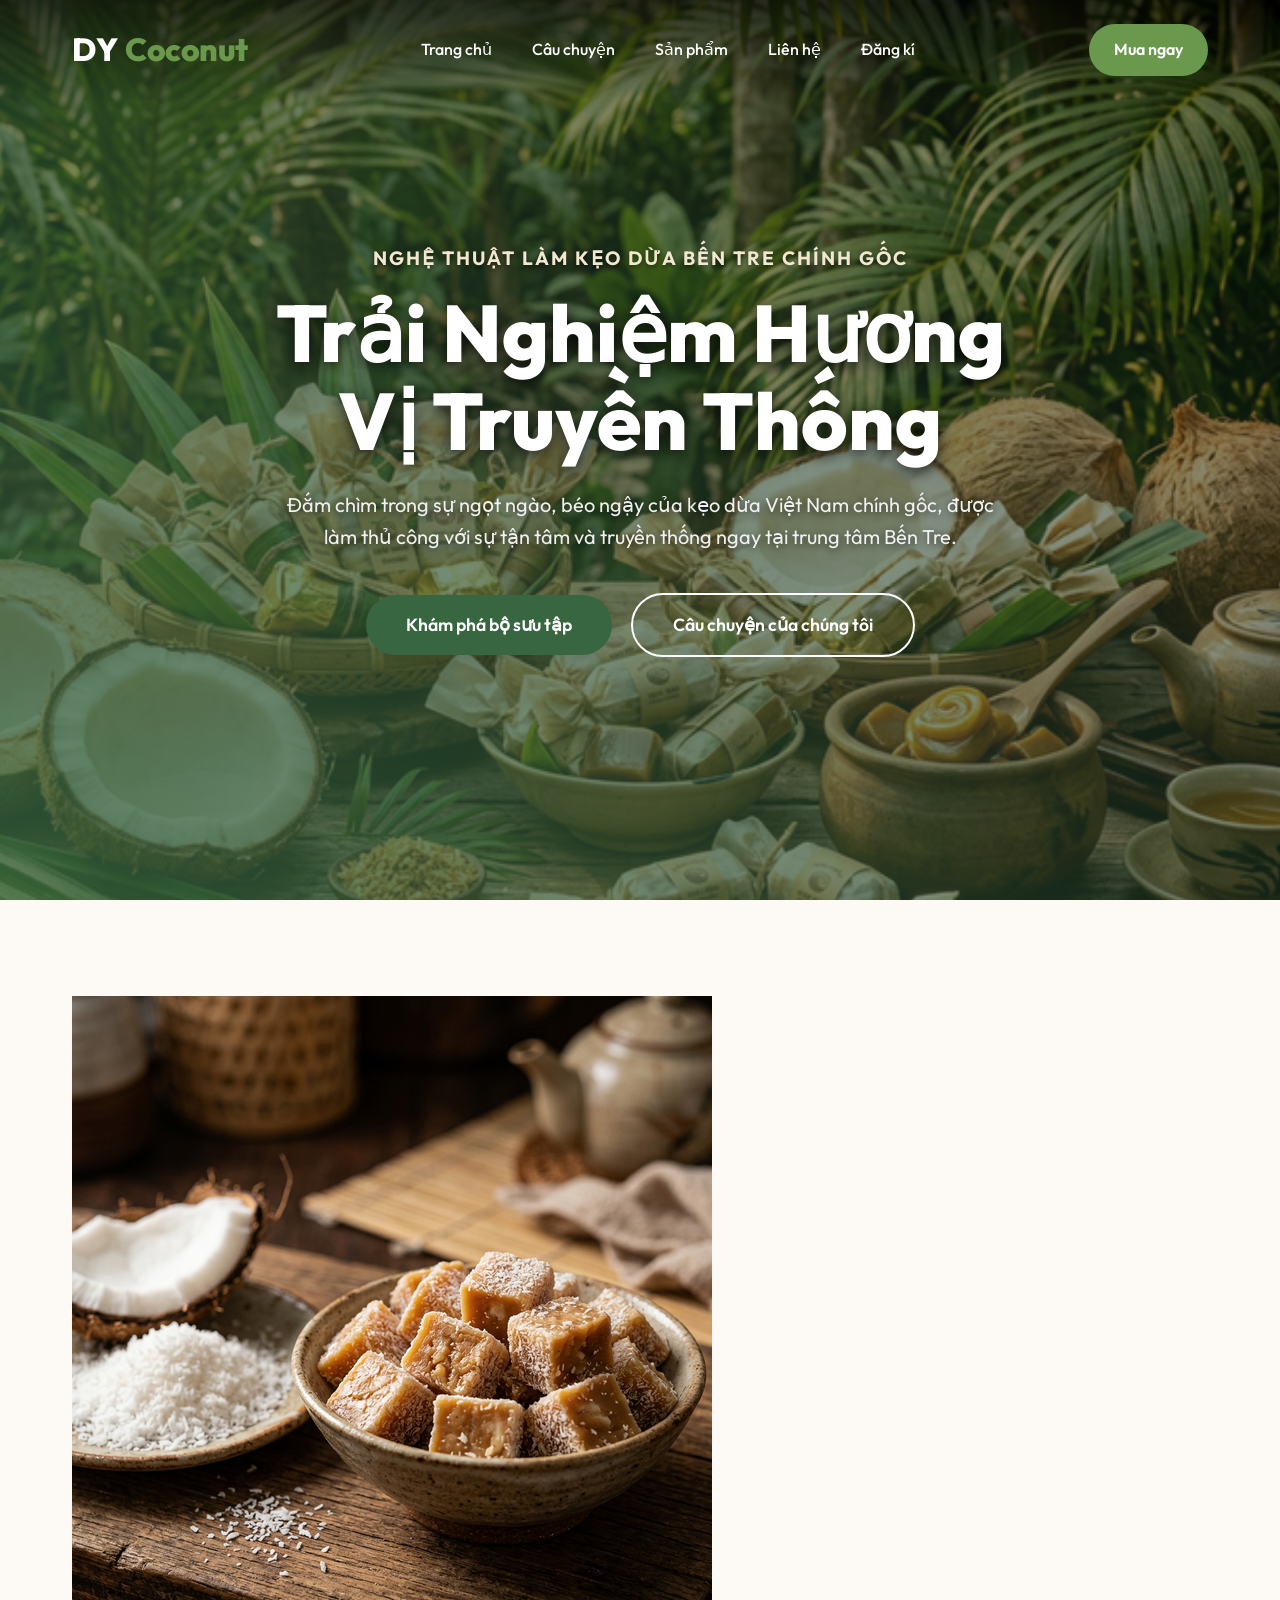
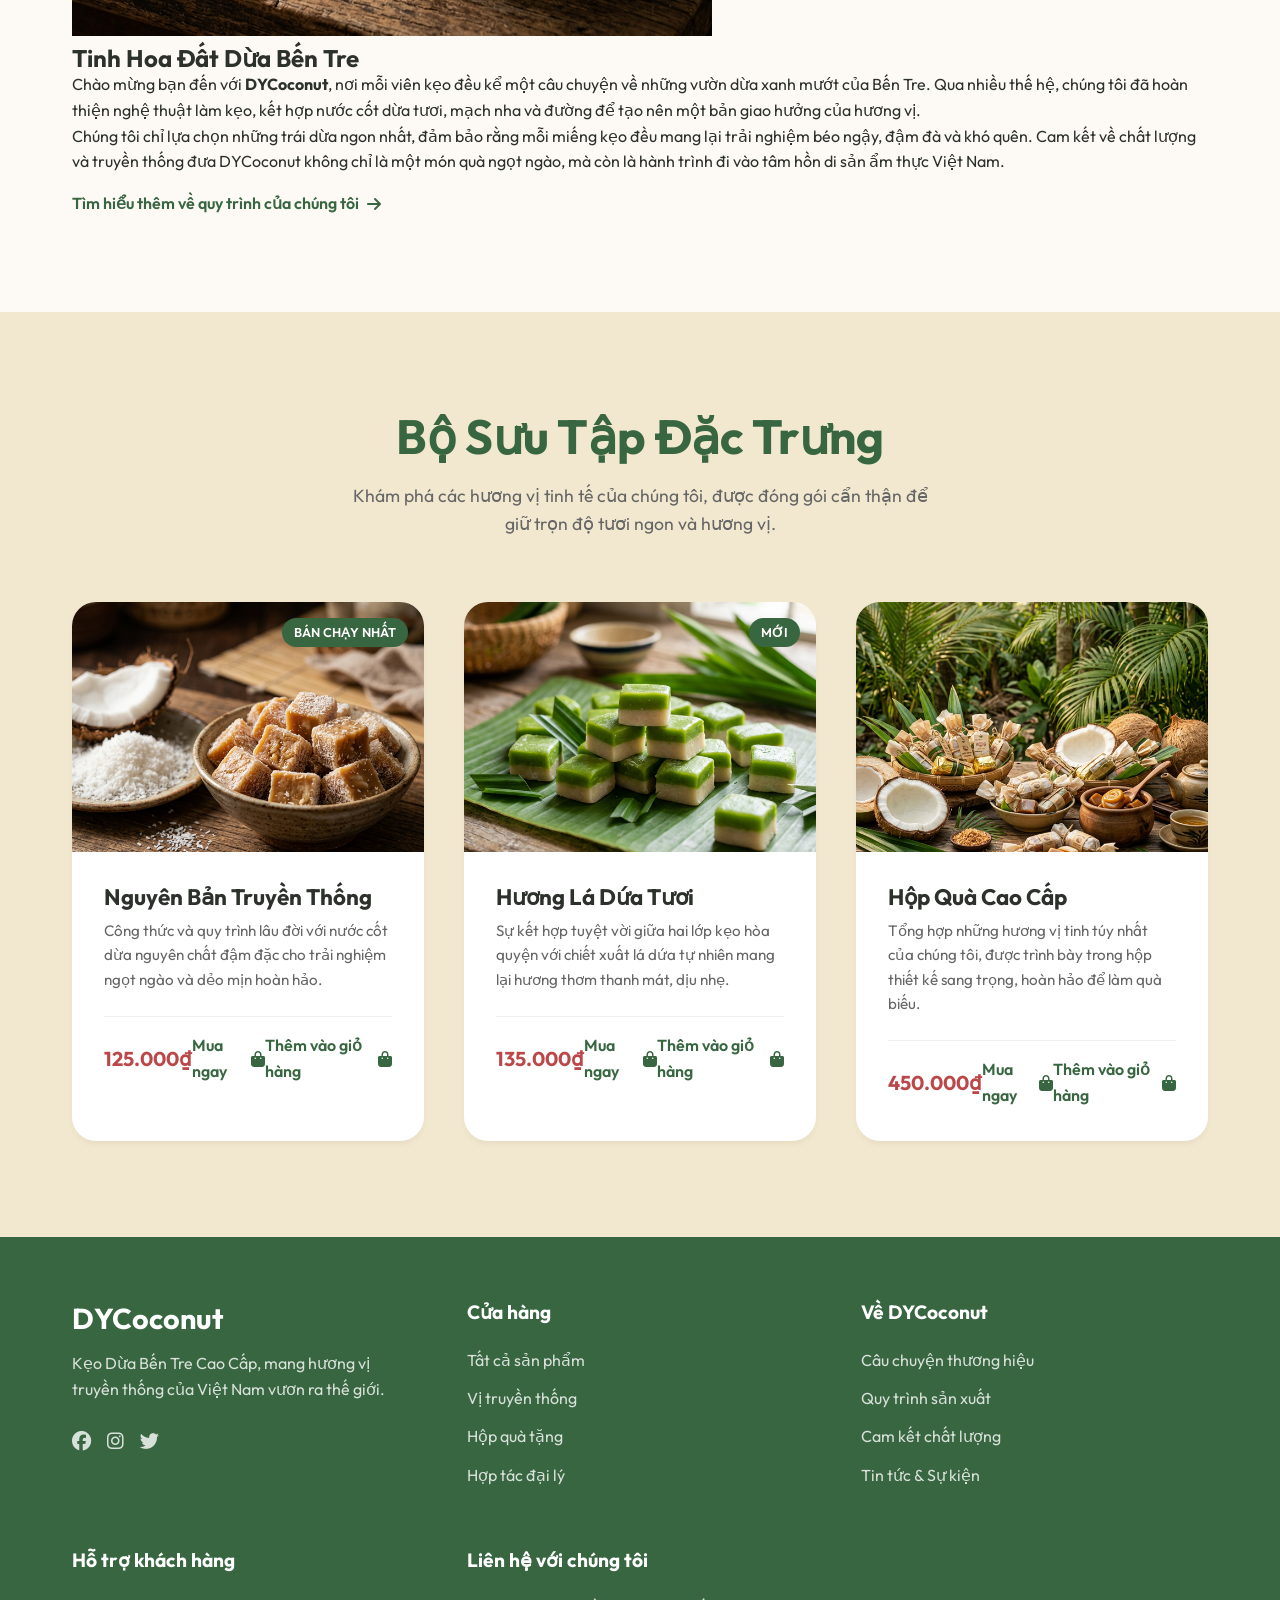
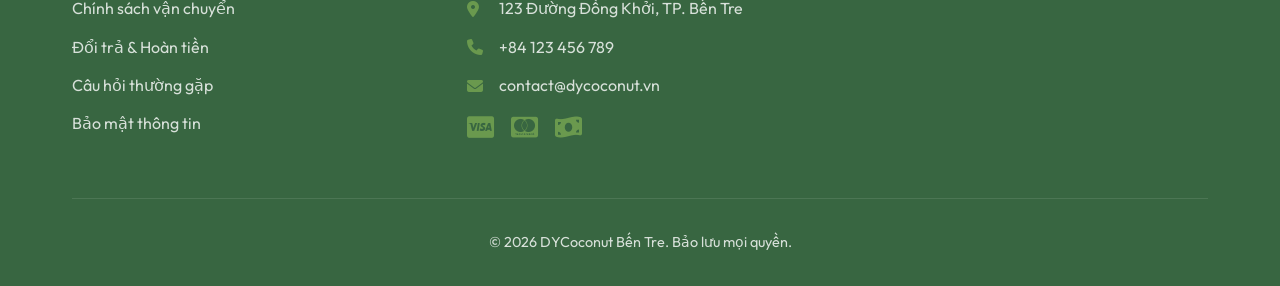
==== commit ed7a9fc2: "resolve merge conflict" ====
--- a/index.html
+++ b/index.html
@@ -83,7 +83,11 @@
                 <div class="product-card">
                     <div class="product-img">
                         <span class="product-tag">Bán chạy nhất</span>
-                        <a href="product-1.html"><img src="assets/dycoconut_product1_1772856047598.png" alt="Kẹo dừa nguyên bản"></a>
+                        <a href="product-1.html"><img src="assets/dycoconut_product1_1772856047598.png"
+                                alt="Kẹo dừa nguyên bản"></a>
+                        <a href="product-1.html">
+                            <img src="assets/dycoconut_product1_1772856047598.png" alt="Kẹo dừa nguyên bản">
+                        </a>
                     </div>
                     <div class="product-info">
                         <h3 class="product-title"><a href="product-1.html">Nguyên Bản Truyền Thống</a></h3>
@@ -92,6 +96,9 @@
                         <div class="product-price-row">
                             <span class="price">125.000₫</span>
                             <a href="checkout.html" class="buy-btn">Mua ngay <i class="fas fa-shopping-bag"></i></a>
+                            <a href="checkout.html" class="buy-btn"> Thêm vào giỏ hàng <i
+                                    class="fas fa-shopping-bag"></i></a>
+
                         </div>
                     </div>
                 </div>
@@ -100,7 +107,11 @@
                 <div class="product-card">
                     <div class="product-img">
                         <span class="product-tag">Mới</span>
-                        <a href="product-2.html"><img src="assets/dycoconut_product2_1772856063108.png" alt="Kẹo dừa lá dứa"></a>
+                        <a href="product-2.html"><img src="assets/dycoconut_product2_1772856063108.png"
+                                alt="Kẹo dừa lá dứa"></a>
+                        <a href="product-2.html">
+                            <img src="assets/dycoconut_product2_1772856063108.png" alt="Kẹo dừa lá dứa">
+                        </a>
                     </div>
                     <div class="product-info">
                         <h3 class="product-title"><a href="product-2.html">Hương Lá Dứa Tươi</a></h3>
@@ -108,7 +119,12 @@
                             nhiên mang lại hương thơm thanh mát, dịu nhẹ.</p>
                         <div class="product-price-row">
                             <span class="price">135.000₫</span>
+
                             <a href="checkout.html" class="buy-btn">Mua ngay <i class="fas fa-shopping-bag"></i></a>
+
+                            <a href="checkout.html" class="buy-btn"> Thêm vào giỏ hàng <i
+                                    class="fas fa-shopping-bag"></i></a>
+
                         </div>
                     </div>
                 </div>
@@ -116,7 +132,11 @@
                 <!-- Product 3 -->
                 <div class="product-card">
                     <div class="product-img">
-                        <a href="product-3.html"><img src="assets/dycoconut_hero_1772856031092.png" alt="Hộp quà kẹo dừa"></a>
+                        <a href="product-3.html"><img src="assets/dycoconut_hero_1772856031092.png"
+                                alt="Hộp quà kẹo dừa"></a>
+                        <a href="product-3.html">
+                            <img src="assets/dycoconut_hero_1772856031092.png" alt="Hộp quà kẹo dừa">
+                        </a>
                     </div>
                     <div class="product-info">
                         <h3 class="product-title"><a href="product-3.html">Hộp Quà Cao Cấp</a></h3>
@@ -125,6 +145,9 @@
                         <div class="product-price-row">
                             <span class="price">450.000₫</span>
                             <a href="checkout.html" class="buy-btn">Mua ngay <i class="fas fa-shopping-bag"></i></a>
+                            <a href="checkout.html" class="buy-btn"> Thêm vào giỏ hàng <i
+                                    class="fas fa-shopping-bag"></i></a>
+
                         </div>
                     </div>
                 </div>
@@ -254,7 +277,9 @@
                     </div>
                     <div class="form-group">
                         <label for="cMessage">Nội dung câu chuyện</label>
-                        <textarea id="cMessage" rows="4" style="width: 100%; padding: 1rem; border: 2px solid #eee; border-radius: var(--radius-md); font-family: inherit; font-size: 1rem; resize: none;" placeholder="Bạn muốn chia sẻ điều gì với chúng tôi?"></textarea>
+                        <textarea id="cMessage" rows="4"
+                            style="width: 100%; padding: 1rem; border: 2px solid #eee; border-radius: var(--radius-md); font-family: inherit; font-size: 1rem; resize: none;"
+                            placeholder="Bạn muốn chia sẻ điều gì với chúng tôi?"></textarea>
                     </div>
                     <button type="submit" class="submit-btn highlight">Gửi Lời Nhắn Ngay</button>
                 </form>
@@ -277,19 +302,19 @@
         const closeRegister = document.getElementById('closeModal');
         const finishRegister = document.getElementById('finishBtn');
         const regForm = document.getElementById('registrationForm');
-        
+
         const openModal = (m) => {
             m.classList.add('active');
             document.body.style.overflow = 'hidden';
         };
-        
+
         const closeModalFn = (m, contentId, successId, form) => {
             m.classList.remove('active');
             document.body.style.overflow = 'auto';
             setTimeout(() => {
                 document.getElementById(contentId).style.display = 'block';
                 document.getElementById(successId).style.display = 'none';
-                if(form) form.reset();
+                if (form) form.reset();
             }, 300);
         };
 
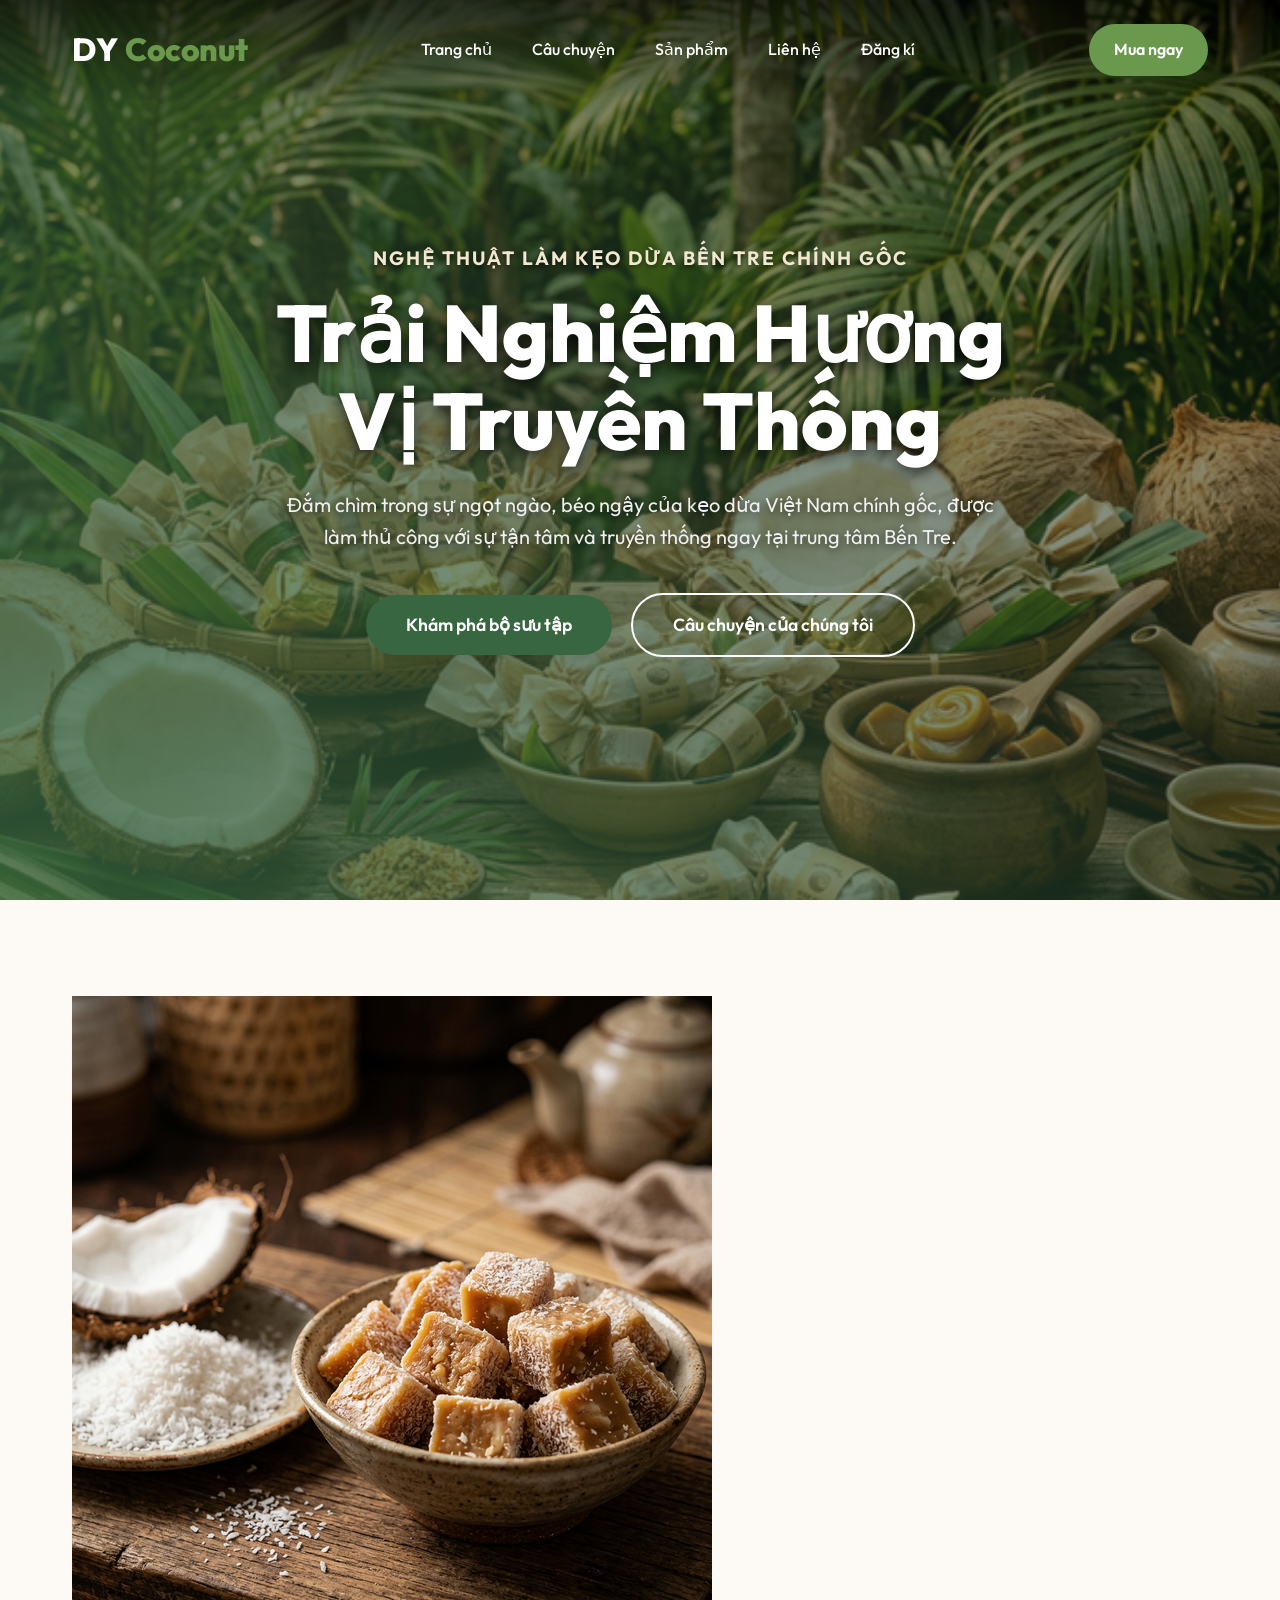
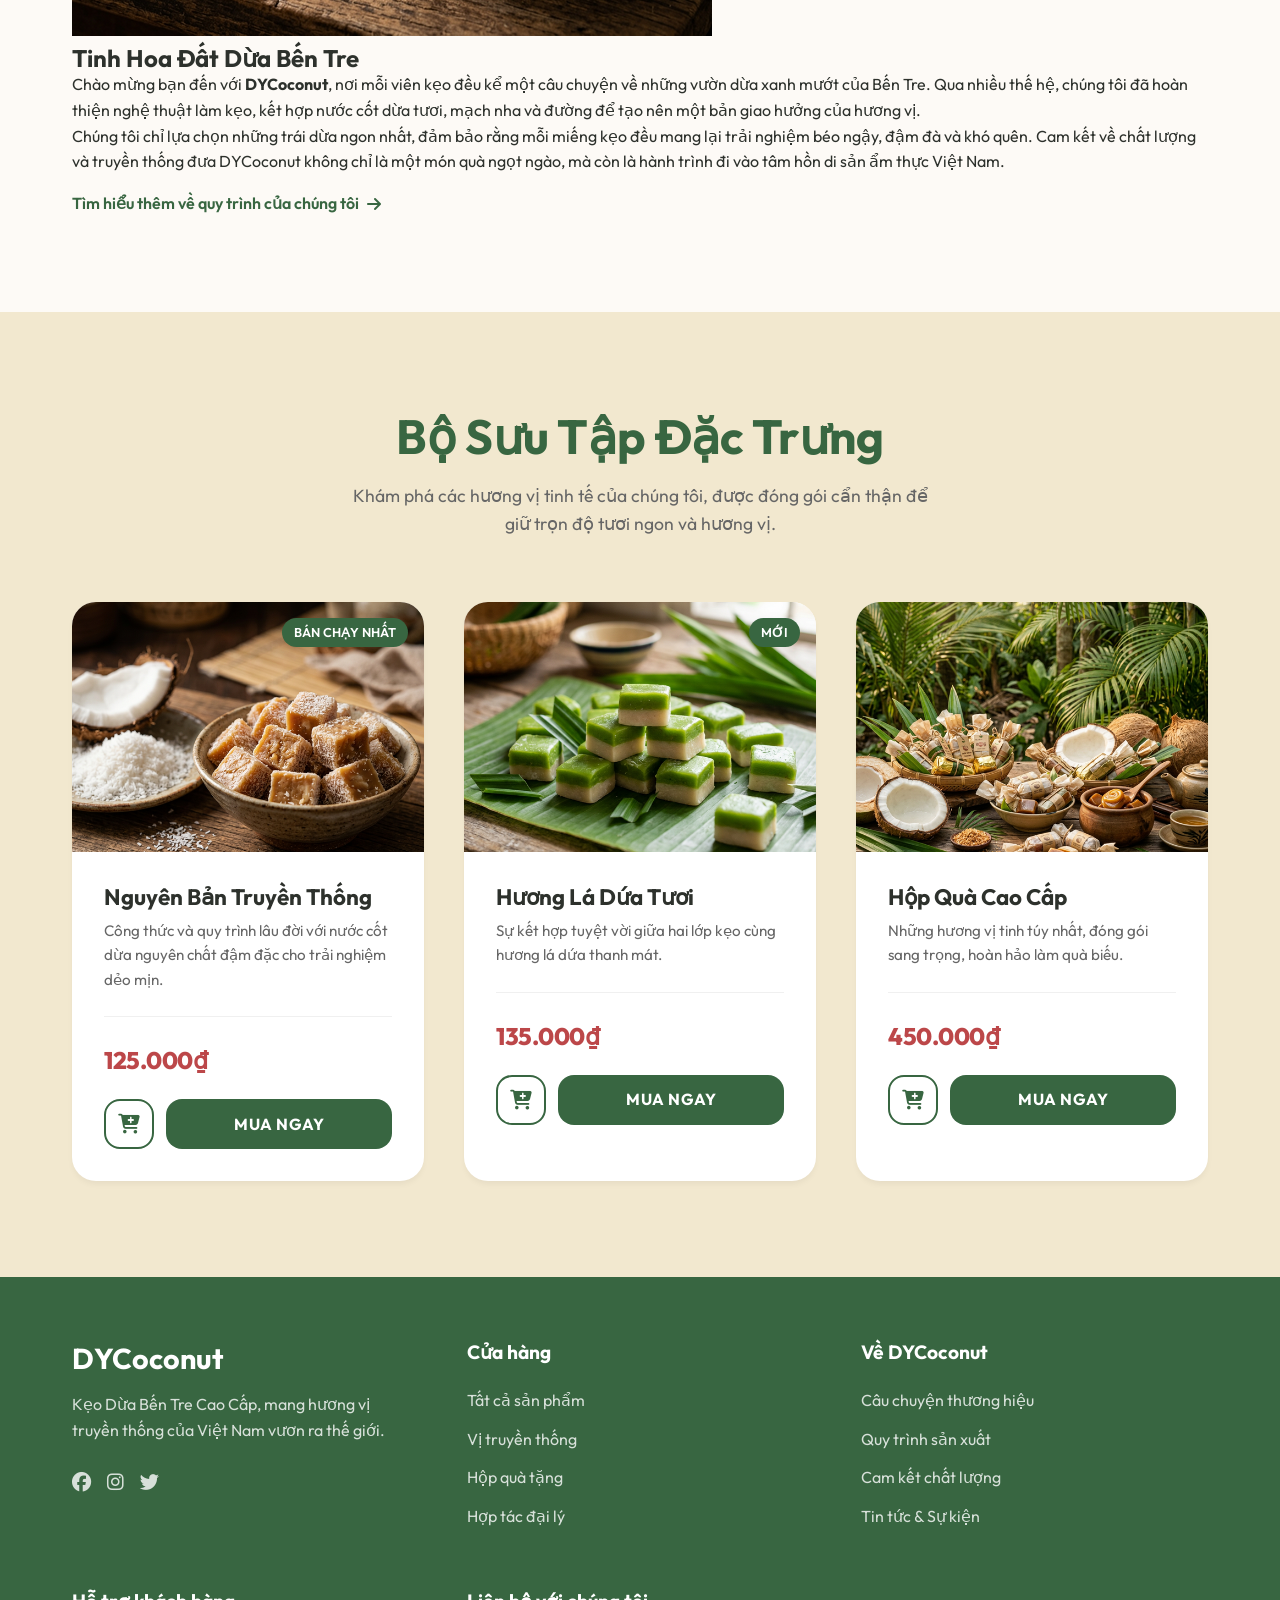
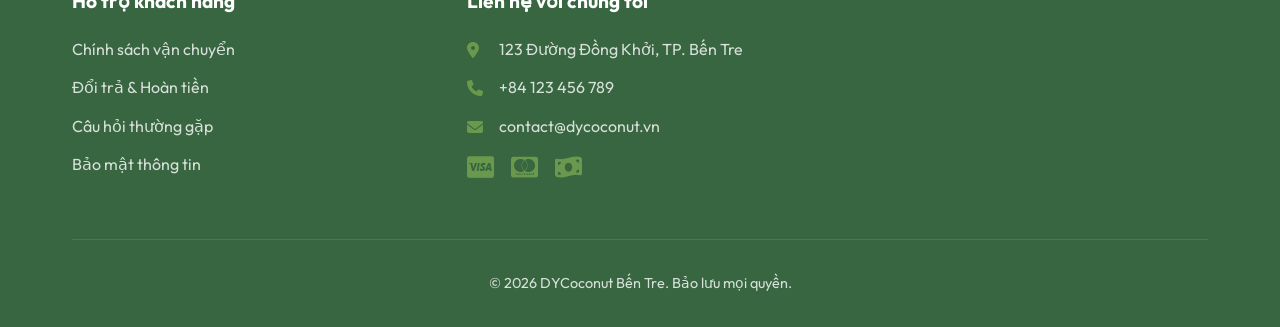
==== commit 0a6a2015: "update file x2" ====
--- a/index.html
+++ b/index.html
@@ -83,22 +83,19 @@
                 <div class="product-card">
                     <div class="product-img">
                         <span class="product-tag">Bán chạy nhất</span>
-                        <a href="product-1.html"><img src="assets/dycoconut_product1_1772856047598.png"
-                                alt="Kẹo dừa nguyên bản"></a>
                         <a href="product-1.html">
                             <img src="assets/dycoconut_product1_1772856047598.png" alt="Kẹo dừa nguyên bản">
                         </a>
                     </div>
                     <div class="product-info">
                         <h3 class="product-title"><a href="product-1.html">Nguyên Bản Truyền Thống</a></h3>
-                        <p class="product-desc">Công thức và quy trình lâu đời với nước cốt dừa nguyên chất đậm đặc cho
-                            trải nghiệm ngọt ngào và dẻo mịn hoàn hảo.</p>
+                        <p class="product-desc">Công thức và quy trình lâu đời với nước cốt dừa nguyên chất đậm đặc cho trải nghiệm dẻo mịn.</p>
                         <div class="product-price-row">
                             <span class="price">125.000₫</span>
-                            <a href="checkout.html" class="buy-btn">Mua ngay <i class="fas fa-shopping-bag"></i></a>
-                            <a href="checkout.html" class="buy-btn"> Thêm vào giỏ hàng <i
-                                    class="fas fa-shopping-bag"></i></a>
-
+                            <div class="product-actions">
+                                <a href="checkout.html" class="cart-btn" title="Thêm vào giỏ"><i class="fas fa-cart-plus"></i></a>
+                                <a href="checkout.html" class="buy-now-btn">Mua ngay</a>
+                            </div>
                         </div>
                     </div>
                 </div>
@@ -107,24 +104,19 @@
                 <div class="product-card">
                     <div class="product-img">
                         <span class="product-tag">Mới</span>
-                        <a href="product-2.html"><img src="assets/dycoconut_product2_1772856063108.png"
-                                alt="Kẹo dừa lá dứa"></a>
                         <a href="product-2.html">
                             <img src="assets/dycoconut_product2_1772856063108.png" alt="Kẹo dừa lá dứa">
                         </a>
                     </div>
                     <div class="product-info">
                         <h3 class="product-title"><a href="product-2.html">Hương Lá Dứa Tươi</a></h3>
-                        <p class="product-desc">Sự kết hợp tuyệt vời giữa hai lớp kẹo hòa quyện với chiết xuất lá dứa tự
-                            nhiên mang lại hương thơm thanh mát, dịu nhẹ.</p>
+                        <p class="product-desc">Sự kết hợp tuyệt vời giữa hai lớp kẹo cùng hương lá dứa thanh mát.</p>
                         <div class="product-price-row">
                             <span class="price">135.000₫</span>
-
-                            <a href="checkout.html" class="buy-btn">Mua ngay <i class="fas fa-shopping-bag"></i></a>
-
-                            <a href="checkout.html" class="buy-btn"> Thêm vào giỏ hàng <i
-                                    class="fas fa-shopping-bag"></i></a>
-
+                            <div class="product-actions">
+                                <a href="checkout.html" class="cart-btn" title="Thêm vào giỏ"><i class="fas fa-cart-plus"></i></a>
+                                <a href="checkout.html" class="buy-now-btn">Mua ngay</a>
+                            </div>
                         </div>
                     </div>
                 </div>
@@ -132,22 +124,19 @@
                 <!-- Product 3 -->
                 <div class="product-card">
                     <div class="product-img">
-                        <a href="product-3.html"><img src="assets/dycoconut_hero_1772856031092.png"
-                                alt="Hộp quà kẹo dừa"></a>
                         <a href="product-3.html">
                             <img src="assets/dycoconut_hero_1772856031092.png" alt="Hộp quà kẹo dừa">
                         </a>
                     </div>
                     <div class="product-info">
                         <h3 class="product-title"><a href="product-3.html">Hộp Quà Cao Cấp</a></h3>
-                        <p class="product-desc">Tổng hợp những hương vị tinh túy nhất của chúng tôi, được trình bày
-                            trong hộp thiết kế sang trọng, hoàn hảo để làm quà biếu.</p>
+                        <p class="product-desc">Những hương vị tinh túy nhất, đóng gói sang trọng, hoàn hảo làm quà biếu.</p>
                         <div class="product-price-row">
                             <span class="price">450.000₫</span>
-                            <a href="checkout.html" class="buy-btn">Mua ngay <i class="fas fa-shopping-bag"></i></a>
-                            <a href="checkout.html" class="buy-btn"> Thêm vào giỏ hàng <i
-                                    class="fas fa-shopping-bag"></i></a>
-
+                            <div class="product-actions">
+                                <a href="checkout.html" class="cart-btn" title="Thêm vào giỏ"><i class="fas fa-cart-plus"></i></a>
+                                <a href="checkout.html" class="buy-now-btn">Mua ngay</a>
+                            </div>
                         </div>
                     </div>
                 </div>
--- a/index.css
+++ b/index.css
@@ -438,30 +438,63 @@
 
 .product-price-row {
     display: flex;
-    justify-content: space-between;
+    flex-direction: column;
+    gap: 1.25rem;
+    border-top: 1px solid #f0f0f0;
+    padding-top: 1.5rem;
+    margin-top: auto;
+}
+
+.price {
+    font-size: 1.5rem;
+    font-weight: 800;
+    color: var(--secondary-color);
+    letter-spacing: -0.5px;
+}
+
+.product-actions {
+    display: flex;
+    gap: 0.75rem;
+    width: 100%;
+}
+
+.cart-btn {
+    width: 50px;
+    height: 50px;
+    display: flex;
     align-items: center;
-    border-top: 1px solid #eee;
-    padding-top: 1rem;
-}
-
-.price {
-    font-size: 1.25rem;
+    justify-content: center;
+    border: 2px solid var(--primary-color);
+    border-radius: var(--radius-md);
+    color: var(--primary-color);
+    font-size: 1.2rem;
+    transition: var(--transition-normal);
+}
+
+.cart-btn:hover {
+    background-color: var(--primary-color);
+    color: white;
+}
+
+.buy-now-btn {
+    flex: 1;
+    background-color: var(--primary-color);
+    color: white;
+    display: flex;
+    align-items: center;
+    justify-content: center;
     font-weight: 700;
-    color: var(--secondary-color);
-}
-
-.buy-btn {
-    color: var(--primary-color);
-    font-weight: 600;
-    display: flex;
-    align-items: center;
-    gap: 0.5rem;
-    transition: var(--transition-fast);
-}
-
-.buy-btn:hover {
-    color: var(--primary-light);
-    gap: 0.75rem;
+    font-size: 1rem;
+    border-radius: var(--radius-md);
+    transition: var(--transition-normal);
+    text-transform: uppercase;
+    letter-spacing: 0.5px;
+}
+
+.buy-now-btn:hover {
+    background-color: var(--primary-light);
+    transform: translateY(-2px);
+    box-shadow: var(--shadow-md);
 }
 
 /* Footer */
